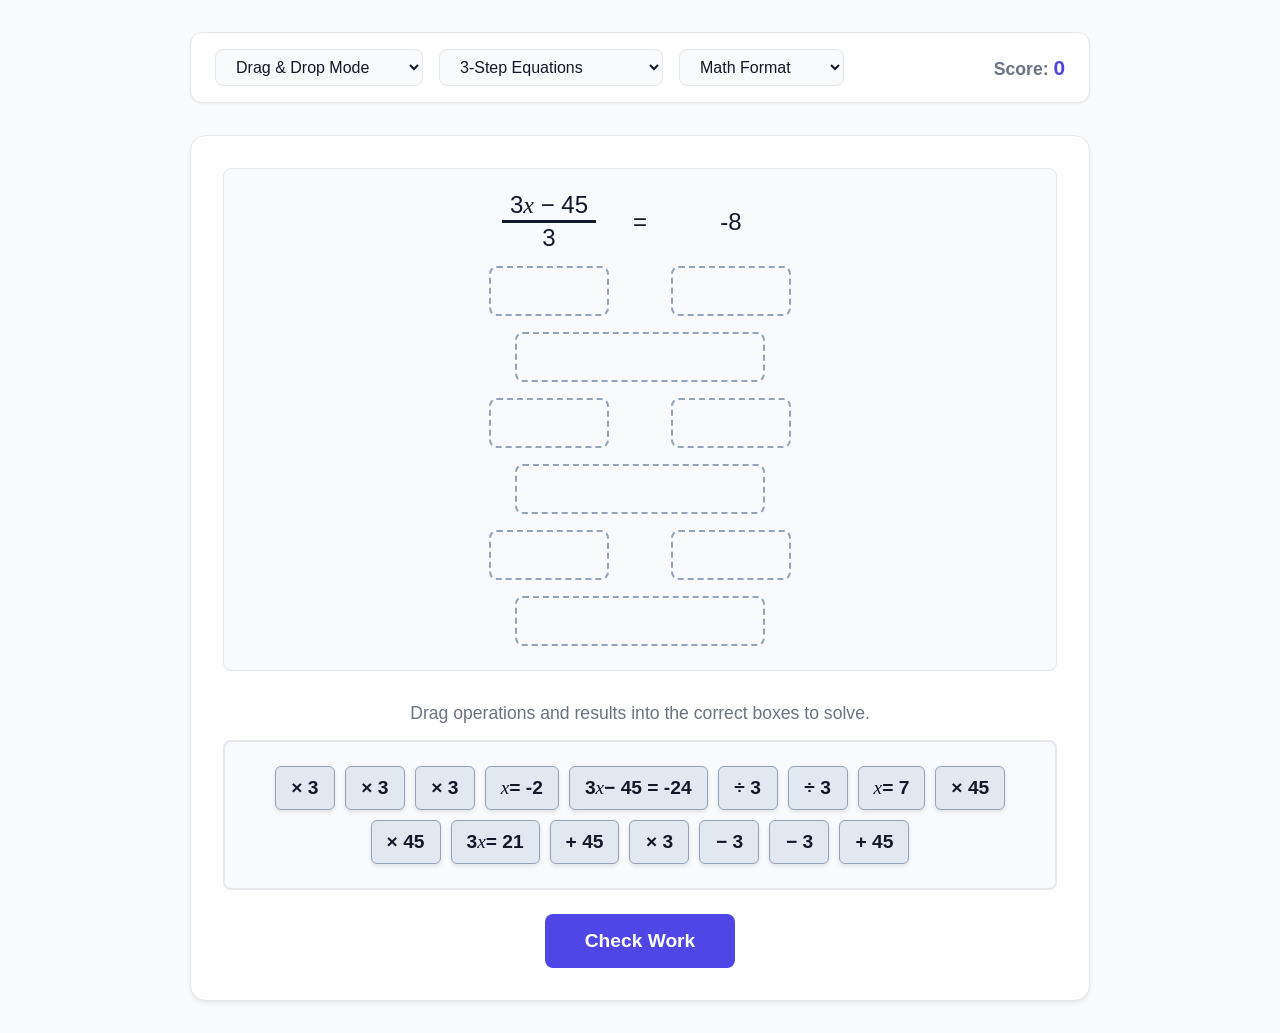
==== equations/index.html @ f66593c1 "Fixed the equations file" ====
<!DOCTYPE html>
<html lang="en">
<head>
    <meta charset="UTF-8">
    <meta name="viewport" content="width=device-width, initial-scale=1.0">
    <title>Equation Step Solver</title>
    <style>
        :root {
            --primary: #4F46E5;
            --primary-hover: #4338CA;
            --bg: #F9FAFB;
            --surface: #FFFFFF;
            --text-main: #111827;
            --text-muted: #6B7280;
            --border: #E5E7EB;
            --success-bg: #DCFCE7;
            --success-text: #166534;
            --success-border: #BBF7D0;
            --error-bg: #FEE2E2;
            --error-text: #991B1B;
            --error-border: #FECACA;
            --math-op: #0ea5e9;
            
            /* Drag and Drop specific vars */
            --card-bg: #e2e8f0;
            --zone-bg: #f8fafc;
        }

        * {
            box-sizing: border-box;
            margin: 0;
            padding: 0;
            font-family: -apple-system, BlinkMacSystemFont, "Segoe UI", Roboto, Helvetica, Arial, sans-serif;
        }

        body {
            background-color: var(--bg);
            color: var(--text-main);
            display: flex;
            flex-direction: column;
            align-items: center;
            min-height: 100vh;
            padding: 2rem 1rem;
        }

        header {
            width: 100%;
            max-width: 900px;
            display: flex;
            justify-content: space-between;
            align-items: center;
            flex-wrap: wrap;
            gap: 1rem;
            margin-bottom: 2rem;
            padding: 1rem 1.5rem;
            background: var(--surface);
            border-radius: 12px;
            box-shadow: 0 1px 3px rgba(0,0,0,0.05);
            border: 1px solid var(--border);
        }

        .controls {
            display: flex;
            gap: 1rem;
            flex-wrap: wrap;
        }

        .controls select {
            padding: 0.5rem 1rem;
            border-radius: 8px;
            border: 1px solid var(--border);
            font-size: 1rem;
            background-color: var(--bg);
            cursor: pointer;
            outline: none;
            color: var(--text-main);
        }

        .controls select:focus {
            border-color: var(--primary);
        }

        .score-board {
            font-weight: 600;
            color: var(--text-muted);
            font-size: 1.1rem;
        }

        .score-board span {
            color: var(--primary);
            font-size: 1.3rem;
        }

        main {
            width: 100%;
            max-width: 900px;
            background: var(--surface);
            border-radius: 16px;
            padding: 2rem;
            box-shadow: 0 4px 6px -1px rgba(0, 0, 0, 0.05), 0 2px 4px -1px rgba(0, 0, 0, 0.03);
            border: 1px solid var(--border);
            text-align: center;
            display: flex;
            flex-direction: column;
            align-items: center;
        }

        /* Multiple Choice Styles */
        .history-container {
            width: 100%;
            display: flex;
            flex-direction: column;
            align-items: center;
            margin-bottom: 2rem;
        }

        .eq-row {
            font-size: 2.5rem;
            font-weight: 450;
            letter-spacing: 0.05em;
            color: var(--text-main);
            min-height: 60px;
            display: flex;
            align-items: center;
            justify-content: center;
            gap: 10px;
            margin: 0.5rem 0;
        }

        .eq-row i {
            font-family: "Times New Roman", Times, serif;
            font-style: italic;
            font-weight: normal;
            padding: 0 2px;
        }

        .op-row {
            display: flex;
            justify-content: center;
            gap: 4rem;
            color: var(--math-op);
            font-size: 1.6rem;
            font-weight: 600;
            margin: 0.2rem 0;
            font-family: "Courier New", Courier, monospace;
        }

        .frac {
            display: inline-flex;
            flex-direction: column;
            align-items: center;
            vertical-align: middle;
            margin: 0 0.2rem;
        }

        .frac .num {
            border-bottom: 3px solid var(--text-main);
            padding: 0 0.5rem 0.2rem 0.5rem;
            line-height: 1;
        }

        .frac .den {
            padding: 0.2rem 0.5rem 0 0.5rem;
            line-height: 1;
        }

        .prompt-text {
            font-size: 1.1rem;
            color: var(--text-muted);
            margin-bottom: 1rem;
            font-weight: 500;
        }

        .options-grid {
            display: grid;
            grid-template-columns: 1fr;
            gap: 1rem;
            margin-bottom: 2rem;
            width: 100%;
        }

        @media (min-width: 600px) {
            .options-grid {
                grid-template-columns: 1fr 1fr;
            }
        }

        .option-btn {
            background: var(--surface);
            border: 2px solid var(--border);
            padding: 1.25rem 1rem;
            border-radius: 12px;
            font-size: 1.2rem;
            cursor: pointer;
            transition: all 0.2s ease;
            color: var(--text-main);
            font-weight: 600;
        }

        .option-btn:hover:not(:disabled) {
            border-color: var(--primary);
            background-color: #EEF2FF;
            transform: translateY(-2px);
        }

        .option-btn:disabled {
            cursor: not-allowed;
        }

        .option-btn.wrong {
            background-color: var(--error-bg);
            border-color: var(--error-border);
            color: var(--error-text);
            opacity: 0.6;
            transform: none;
        }

        .option-btn.correct {
            background-color: var(--success-bg) !important;
            border-color: var(--success-border) !important;
            color: var(--success-text) !important;
        }

        /* Drag and Drop Styles */
        #dd-mode-container {
            width: 100%;
            display: flex;
            flex-direction: column;
            align-items: center;
        }

        .dd-workspace {
            display: flex;
            flex-direction: column;
            align-items: center;
            gap: 1rem;
            margin-bottom: 2rem;
            padding: 1.5rem;
            background-color: var(--bg);
            border-radius: 8px;
            border: 1px solid var(--border);
            width: 100%;
        }

        .dd-row {
            display: flex;
            align-items: center;
            justify-content: center;
            width: 100%;
            gap: 1rem;
            font-size: 1.5rem;
            font-weight: 500;
        }

        .dd-row i {
            font-family: "Times New Roman", Times, serif;
            font-style: italic;
            font-weight: normal;
        }

        .dd-side {
            min-width: 120px;
            text-align: center;
            display: flex;
            justify-content: center;
        }

        .dd-equals {
            width: 30px;
            text-align: center;
        }

        .dd-full-width {
            width: 100%;
            display: flex;
            justify-content: center;
        }

        .drop-zone {
            min-width: 120px;
            min-height: 50px;
            padding: 5px;
            border: 2px dashed #94a3b8;
            border-radius: 8px;
            background-color: var(--zone-bg);
            display: flex;
            align-items: center;
            justify-content: center;
            transition: background-color 0.2s, border-color 0.2s;
        }

        .drop-zone.state-zone {
            min-width: 250px; 
        }

        .drop-zone.drag-over {
            background-color: #e0f2fe;
            border-color: #0ea5e9;
        }

        .card-bank {
            display: flex;
            flex-wrap: wrap;
            gap: 10px;
            min-height: 80px;
            padding: 1.5rem;
            border: 2px solid var(--border);
            border-radius: 8px;
            background-color: #f8fafc;
            justify-content: center;
            align-items: center;
            margin-bottom: 1.5rem;
            width: 100%;
        }

        .card {
            padding: 10px 15px;
            background-color: var(--card-bg);
            border: 1px solid #94a3b8;
            border-radius: 6px;
            cursor: grab;
            user-select: none;
            font-weight: 600;
            font-size: 1.2rem;
            transition: transform 0.1s, background-color 0.2s;
            display: flex;
            align-items: center;
            justify-content: center;
            min-width: 60px;
            box-shadow: 0 2px 4px rgba(0,0,0,0.1);
        }

        .card i {
            font-family: "Times New Roman", Times, serif;
            font-style: italic;
            font-weight: normal;
        }
        
        .card * {
            pointer-events: none;
        }

        .card:active {
            cursor: grabbing;
            transform: scale(0.95);
        }

        .card.correct {
            background-color: var(--success-bg);
            color: var(--success-text);
            border-color: var(--success-text);
        }

        .card.incorrect {
            background-color: var(--error-bg);
            color: var(--error-text);
            border-color: var(--error-text);
        }

        .btn-check-dd {
            background-color: var(--primary);
            color: white;
            border: none;
            padding: 1rem 2.5rem;
            font-size: 1.2rem;
            font-weight: 600;
            border-radius: 8px;
            cursor: pointer;
            transition: background 0.2s;
            margin: 0 auto;
        }

        .btn-check-dd:hover {
            background-color: var(--primary-hover);
        }

        .celebration {
            color: var(--success-text);
            font-size: 1.5rem;
            font-weight: bold;
            margin-bottom: 1.5rem;
            display: none;
        }

        /* Hide elements dynamically */
        .hidden {
            display: none !important;
        }
    </style>
</head>
<body>

    <header>
        <div class="controls">
            <select id="interaction-mode">
                <option value="mc">Multiple Choice Mode</option>
                <option value="dd" selected>Drag & Drop Mode</option>
            </select>
            <select id="difficulty">
                <option value="1">1-Step Equations</option>
                <option value="2">2-Step Equations</option>
                <option value="3" selected>3-Step Equations</option>
                <option value="4">Variables on Both Sides</option>
            </select>
            <select id="answer-mode">
                <option value="math" selected>Math Format</option>
                <option value="worded">Worded Format</option>
            </select>
        </div>
        <div class="score-board">
            Score: <span id="score">0</span>
        </div>
    </header>

    <main>
        <div id="celebration" class="celebration">Solved! Great job. Loading next...</div>

        <div id="mc-mode-container" class="hidden">
            <div id="history-container" class="history-container"></div>
            <div id="prompt-container">
                <div class="prompt-text">What should happen to both sides?</div>
                <div id="options-grid" class="options-grid"></div>
            </div>
        </div>

        <div id="dd-mode-container">
            <div class="dd-workspace" id="dd-workspace">
                </div>
            
            <div class="prompt-text">Drag operations and results into the correct boxes to solve.</div>
            
            <div class="card-bank" id="card-bank">
                </div>
            
            <button id="dd-check-btn" class="btn-check-dd">Check Work</button>
        </div>
    </main>

    <script>
        // DOM Elements
        const mcModeContainer = document.getElementById('mc-mode-container');
        const ddModeContainer = document.getElementById('dd-mode-container');
        const historyContainer = document.getElementById('history-container');
        const optionsGrid = document.getElementById('options-grid');
        const promptContainer = document.getElementById('prompt-container');
        const ddWorkspace = document.getElementById('dd-workspace');
        const cardBank = document.getElementById('card-bank');
        const ddCheckBtn = document.getElementById('dd-check-btn');
        
        const interactionModeSelect = document.getElementById('interaction-mode');
        const difficultySelect = document.getElementById('difficulty');
        const answerModeSelect = document.getElementById('answer-mode');
        const scoreDisplay = document.getElementById('score');
        const celebrationText = document.getElementById('celebration');

        // State Variables
        let currentQuestionSteps = [];
        let currentStepIndex = 0;
        let firstAttemptFailed = false; 
        let score = parseInt(localStorage.getItem('equationsScore')) || 0;
        scoreDisplay.textContent = score;
        
        let draggedCard = null;

        // Utility Math Functions
        const randInt = (min, max, exclude = []) => {
            let num;
            do { num = Math.floor(Math.random() * (max - min + 1)) + min; } while (exclude.includes(num));
            return num;
        };

        const fFrac = (num, den) => `<span class="frac"><span class="num">${num}</span><span class="den">${den}</span></span>`;

        const getMathFormat = (wordedAction) => {
            let match = wordedAction.match(/^Add (.*) to both sides$/);
            if (match) return `+ ${match[1]}`;
            match = wordedAction.match(/^Subtract (.*) from both sides$/);
            if (match) return `− ${match[1]}`;
            match = wordedAction.match(/^Multiply both sides by (.*)$/);
            if (match) return `× ${match[1]}`;
            match = wordedAction.match(/^Divide both sides by (.*)$/);
            if (match) return `÷ ${match[1]}`;
            return wordedAction;
        };

        const generateDistractors = (correctAction, val, isXTerm = false) => {
            const ops = ['Add', 'Subtract', 'Multiply', 'Divide'];
            let currentOp = ops.find(op => correctAction.startsWith(op));
            let distractors = [];
            
            const buildText = (op, v) => {
                if (op === 'Add') return `Add ${v} to both sides`;
                if (op === 'Subtract') return `Subtract ${v} from both sides`;
                if (op === 'Multiply') return `Multiply both sides by ${v}`;
                if (op === 'Divide') return `Divide both sides by ${v}`;
            };

            ops.forEach(op => {
                if (op !== currentOp) distractors.push(buildText(op, isXTerm ? `${val}x` : val));
            });

            if (isXTerm) {
                distractors.push(buildText(currentOp, val));
            } else {
                distractors.push(buildText(currentOp, `${val}x`));
            }

            return distractors.sort(() => 0.5 - Math.random()).slice(0, 3);
        };

        // FIXED BUG: Now explicitly splits by " = " (with spaces) so it doesn't accidentally
        // split HTML attributes like class="frac"
        const splitEquation = (eqHTML) => {
            let parts = eqHTML.split(' = ');
            if (parts.length < 2) return [eqHTML, ''];
            return [parts[0].trim(), parts[1].trim()];
        };

        // Equation Generator
        const generateQuestion = (stepsSetting) => {
            let steps = [];
            if (stepsSetting === 1) {
                let type = randInt(1, 3);
                if (type === 1) {
                    let b = randInt(-15, 15, [0]);
                    let ans = randInt(-9, 9);
                    let c = ans + b;
                    let eq = `<i>x</i> ${b > 0 ? '+' : '−'} ${Math.abs(b)} = ${c}`;
                    let action = b > 0 ? `Subtract ${b} from both sides` : `Add ${Math.abs(b)} to both sides`;
                    steps.push({ equation: eq, correct: action, options: [action, ...generateDistractors(action, Math.abs(b))].sort(() => 0.5 - Math.random()), nextEq: `<i>x</i> = ${ans}`});
                } else if (type === 2) {
                    let a = randInt(2, 8);
                    let c = randInt(-9, 9, [0]);
                    let eq = `${fFrac('<i>x</i>', a)} = ${c}`;
                    let action = `Multiply both sides by ${a}`;
                    steps.push({ equation: eq, correct: action, options: [action, ...generateDistractors(action, a)].sort(() => 0.5 - Math.random()), nextEq: `<i>x</i> = ${a * c}`});
                } else {
                    let a = randInt(2, 8);
                    let ans = randInt(-9, 9);
                    let c = a * ans;
                    let eq = `${a}<i>x</i> = ${c}`;
                    let action = `Divide both sides by ${a}`;
                    steps.push({ equation: eq, correct: action, options: [action, ...generateDistractors(action, a)].sort(() => 0.5 - Math.random()), nextEq: `<i>x</i> = ${ans}`});
                }
            } else if (stepsSetting === 2) {
                if (Math.random() > 0.5) {
                    let a = randInt(2, 7);
                    let ans = randInt(-9, 9);
                    let c = randInt(-6, 6, [0]);
                    let b = a * c - ans;
                    if (b === 0) b = 2; 
                    let eq1 = `${fFrac(`<i>x</i> ${b > 0 ? '+' : '−'} ${Math.abs(b)}`, a)} = ${c}`;
                    let action1 = `Multiply both sides by ${a}`;
                    let eq2 = `<i>x</i> ${b > 0 ? '+' : '−'} ${Math.abs(b)} = ${a * c}`;
                    let action2 = b > 0 ? `Subtract ${Math.abs(b)} from both sides` : `Add ${Math.abs(b)} to both sides`;
                    steps.push({ equation: eq1, correct: action1, options: [action1, ...generateDistractors(action1, a)].sort(() => 0.5 - Math.random()), nextEq: eq2 });
                    steps.push({ equation: eq2, correct: action2, options: [action2, ...generateDistractors(action2, Math.abs(b))].sort(() => 0.5 - Math.random()), nextEq: `<i>x</i> = ${a * c - b}` });
                } else {
                    let a = randInt(2, 8);
                    let ans = randInt(-9, 9);
                    let b = randInt(-15, 15, [0]);
                    let c = (a * ans) + b;
                    let eq1 = `${a}<i>x</i> ${b > 0 ? '+' : '−'} ${Math.abs(b)} = ${c}`;
                    let action1 = b > 0 ? `Subtract ${b} from both sides` : `Add ${Math.abs(b)} to both sides`;
                    let eq2 = `${a}<i>x</i> = ${c - b}`;
                    let action2 = `Divide both sides by ${a}`;
                    steps.push({ equation: eq1, correct: action1, options: [action1, ...generateDistractors(action1, Math.abs(b))].sort(() => 0.5 - Math.random()), nextEq: eq2 });
                    steps.push({ equation: eq2, correct: action2, options: [action2, ...generateDistractors(action2, a)].sort(() => 0.5 - Math.random()), nextEq: `<i>x</i> = ${ans}` });
                }
            } else if (stepsSetting === 3) {
                let a = randInt(2, 7);
                let c = randInt(2, 7);
                let ans = randInt(-8, 8);
                let d = randInt(-8, 8, [0]);
                let b = c * d - a * ans;
                while (b === 0) { d = randInt(-8, 8, [0]); b = c * d - a * ans; }
                let eq1 = `${fFrac(`${a}<i>x</i> ${b > 0 ? '+' : '−'} ${Math.abs(b)}`, c)} = ${d}`;
                let action1 = `Multiply both sides by ${c}`;
                let eq2 = `${a}<i>x</i> ${b > 0 ? '+' : '−'} ${Math.abs(b)} = ${c * d}`;
                let action2 = b > 0 ? `Subtract ${Math.abs(b)} from both sides` : `Add ${Math.abs(b)} to both sides`;
                let eq3 = `${a}<i>x</i> = ${c * d - b}`;
                let action3 = `Divide both sides by ${a}`;
                steps.push({ equation: eq1, correct: action1, options: [action1, ...generateDistractors(action1, c)].sort(() => 0.5 - Math.random()), nextEq: eq2 });
                steps.push({ equation: eq2, correct: action2, options: [action2, ...generateDistractors(action2, Math.abs(b))].sort(() => 0.5 - Math.random()), nextEq: eq3 });
                steps.push({ equation: eq3, correct: action3, options: [action3, ...generateDistractors(action3, a)].sort(() => 0.5 - Math.random()), nextEq: `<i>x</i> = ${ans}` });
            } else {
                let c = randInt(-3, 5, [0, 1]);
                let a = c + randInt(2, 5); 
                let ans = randInt(-7, 7);
                let b = randInt(-10, 10, [0]);
                let d = ((a - c) * ans) + b;
                let formatTerm = (coef, isFirst) => {
                    if (coef === 1) return isFirst ? '<i>x</i>' : '+ <i>x</i>';
                    if (coef === -1) return isFirst ? '-<i>x</i>' : '− <i>x</i>';
                    if (coef > 0) return isFirst ? `${coef}<i>x</i>` : `+ ${coef}<i>x</i>`;
                    return isFirst ? `${coef}<i>x</i>` : `− ${Math.abs(coef)}<i>x</i>`;
                };
                let eq1 = `${formatTerm(a, true)} ${b > 0 ? '+' : '−'} ${Math.abs(b)} = ${formatTerm(c, true)} ${d > 0 ? '+' : '−'} ${Math.abs(d)}`;
                let action1 = c > 0 ? `Subtract ${c}x from both sides` : `Add ${Math.abs(c)}x to both sides`;
                let eq2 = `${formatTerm(a - c, true)} ${b > 0 ? '+' : '−'} ${Math.abs(b)} = ${d}`;
                let action2 = b > 0 ? `Subtract ${Math.abs(b)} from both sides` : `Add ${Math.abs(b)} to both sides`;
                let eq3 = `${formatTerm(a - c, true)} = ${d - b}`;
                let action3 = `Divide both sides by ${a - c}`;
                steps.push({ equation: eq1, correct: action1, options: [action1, ...generateDistractors(action1, Math.abs(c), true)].sort(() => 0.5 - Math.random()), nextEq: eq2 });
                steps.push({ equation: eq2, correct: action2, options: [action2, ...generateDistractors(action2, Math.abs(b))].sort(() => 0.5 - Math.random()), nextEq: eq3 });
                steps.push({ equation: eq3, correct: action3, options: [action3, ...generateDistractors(action3, a - c)].sort(() => 0.5 - Math.random()), nextEq: `<i>x</i> = ${ans}` });
            }
            return steps;
        };

        // --- Core Application Logic ---

        const handleSuccess = () => {
            if (!firstAttemptFailed) {
                score++;
                scoreDisplay.textContent = score;
                localStorage.setItem('equationsScore', score);
            }
            
            celebrationText.style.display = 'block';
            
            if (interactionModeSelect.value === 'mc') {
                promptContainer.style.display = 'none';
            } else {
                ddCheckBtn.style.display = 'none';
            }
            
            // Loop forever!
            setTimeout(startNewQuestion, 2000);
        };

        const startNewQuestion = () => {
            const difficulty = parseInt(difficultySelect.value);
            currentQuestionSteps = generateQuestion(difficulty);
            currentStepIndex = 0;
            firstAttemptFailed = false;
            
            celebrationText.style.display = 'none';

            if (interactionModeSelect.value === 'mc') {
                mcModeContainer.classList.remove('hidden');
                ddModeContainer.classList.add('hidden');
                initMultipleChoice();
            } else {
                mcModeContainer.classList.add('hidden');
                ddModeContainer.classList.remove('hidden');
                initDragDrop();
            }
        };

        // --- Multiple Choice Mode Logic ---
        
        const initMultipleChoice = () => {
            historyContainer.innerHTML = '';
            promptContainer.style.display = 'block';
            
            const div = document.createElement('div');
            div.className = 'eq-row';
            div.innerHTML = currentQuestionSteps[0].equation;
            historyContainer.appendChild(div);
            
            renderMCOptions();
        };

        const renderMCOptions = () => {
            optionsGrid.innerHTML = '';
            if (currentStepIndex >= currentQuestionSteps.length) return;

            const stepData = currentQuestionSteps[currentStepIndex];
            const mode = answerModeSelect.value;
            
            stepData.options.forEach(opt => {
                const btn = document.createElement('button');
                btn.className = 'option-btn';
                btn.innerHTML = mode === 'math' ? getMathFormat(opt) : opt;
                
                btn.onclick = () => {
                    if (opt === stepData.correct) {
                        btn.classList.add('correct');
                        Array.from(optionsGrid.children).forEach(b => b.disabled = true);

                        setTimeout(() => {
                            const mathAction = getMathFormat(stepData.correct);
                            
                            // Render operation row
                            const opRow = document.createElement('div');
                            opRow.className = 'op-row';
                            opRow.innerHTML = `<span>${mathAction}</span><span>${mathAction}</span>`;
                            historyContainer.appendChild(opRow);
                            
                            // Render next state
                            const eqRow = document.createElement('div');
                            eqRow.className = 'eq-row';
                            eqRow.innerHTML = stepData.nextEq;
                            historyContainer.appendChild(eqRow);

                            currentStepIndex++;
                            
                            if (currentStepIndex < currentQuestionSteps.length) {
                                renderMCOptions();
                            } else {
                                handleSuccess();
                            }
                        }, 600); 
                    } else {
                        btn.classList.add('wrong');
                        btn.disabled = true; 
                        firstAttemptFailed = true; // Score penalty for this turn
                    }
                };
                optionsGrid.appendChild(btn);
            });
        };

        // --- Drag and Drop Logic ---

        const initDragDrop = () => {
            ddWorkspace.innerHTML = '';
            cardBank.innerHTML = '';
            ddCheckBtn.style.display = 'block';
            
            let cardsData = [];
            const mode = answerModeSelect.value;

            // Render Initial Equation
            let initialParts = splitEquation(currentQuestionSteps[0].equation);
            ddWorkspace.innerHTML += `
                <div class="dd-row">
                    <div class="dd-side">${initialParts[0]}</div>
                    <div class="dd-equals">=</div>
                    <div class="dd-side">${initialParts[1]}</div>
                </div>
            `;

            currentQuestionSteps.forEach((step) => {
                let opText = mode === 'math' ? getMathFormat(step.correct) : step.correct;
                let encodedOp = encodeURIComponent(opText);
                let encodedNextEq = encodeURIComponent(step.nextEq);
                
                // Add Operation Drop Zones
                ddWorkspace.innerHTML += `
                    <div class="dd-row" style="color: var(--math-op);">
                        <div class="dd-side"><div class="drop-zone" data-expected="${encodedOp}"></div></div>
                        <div class="dd-equals"></div>
                        <div class="dd-side"><div class="drop-zone" data-expected="${encodedOp}"></div></div>
                    </div>
                `;
                
                // Add Next Equation Drop Zone
                ddWorkspace.innerHTML += `
                    <div class="dd-row">
                        <div class="dd-full-width">
                            <div class="drop-zone state-zone" data-expected="${encodedNextEq}"></div>
                        </div>
                    </div>
                `;

                // Collect correct cards
                cardsData.push(opText, opText); 
                cardsData.push(step.nextEq);

                // Collect Distractors
                let distractor = step.options.find(o => o !== step.correct) || step.options[0];
                let distractorText = mode === 'math' ? getMathFormat(distractor) : distractor;
                cardsData.push(distractorText, distractorText);
            });

            // Add a random final equation distractor
            cardsData.push("<i>x</i> = " + randInt(-10, 10));

            // Shuffle and render cards
            cardsData.sort(() => 0.5 - Math.random()).forEach(valHTML => {
                const card = document.createElement('div');
                card.className = 'card';
                card.draggable = true;
                card.setAttribute('data-val', encodeURIComponent(valHTML));
                card.innerHTML = valHTML;
                cardBank.appendChild(card);
            });

            attachDragDropEvents();
        };

        const attachDragDropEvents = () => {
            const cards = document.querySelectorAll('.card');
            const dropZones = document.querySelectorAll('.drop-zone');

            cards.forEach(card => {
                card.addEventListener('dragstart', () => {
                    draggedCard = card;
                    card.classList.remove('correct', 'incorrect');
                    setTimeout(() => card.style.opacity = '0.5', 0);
                });
                card.addEventListener('dragend', () => {
                    setTimeout(() => {
                        if(draggedCard) draggedCard.style.opacity = '1';
                        draggedCard = null;
                    }, 0);
                });
            });

            dropZones.forEach(zone => {
                zone.addEventListener('dragover', (e) => {
                    e.preventDefault();
                    zone.classList.add('drag-over');
                });
                zone.addEventListener('dragleave', () => {
                    zone.classList.remove('drag-over');
                });
                zone.addEventListener('drop', (e) => {
                    e.preventDefault();
                    zone.classList.remove('drag-over');
                    if (zone.children.length === 0 && draggedCard) {
                        zone.appendChild(draggedCard);
                    }
                });
            });

            cardBank.addEventListener('dragover', (e) => e.preventDefault());
            cardBank.addEventListener('drop', (e) => {
                e.preventDefault();
                if (draggedCard) cardBank.appendChild(draggedCard);
            });
        };

        ddCheckBtn.addEventListener('click', () => {
            const dropZones = document.querySelectorAll('.drop-zone');
            let allCorrect = true;

            dropZones.forEach(zone => {
                if (zone.children.length > 0) {
                    const card = zone.children[0];
                    if (zone.getAttribute('data-expected') === card.getAttribute('data-val')) {
                        card.classList.add('correct');
                        card.classList.remove('incorrect');
                    } else {
                        card.classList.add('incorrect');
                        card.classList.remove('correct');
                        allCorrect = false;
                        firstAttemptFailed = true; // Score penalty
                    }
                } else {
                    allCorrect = false; // Missing cards
                }
            });

            if (allCorrect) {
                handleSuccess();
            }
        });

        // Events
        interactionModeSelect.addEventListener('change', startNewQuestion);
        difficultySelect.addEventListener('change', startNewQuestion);
        answerModeSelect.addEventListener('change', startNewQuestion);

        // Init
        startNewQuestion();
    </script>
</body>
</html>
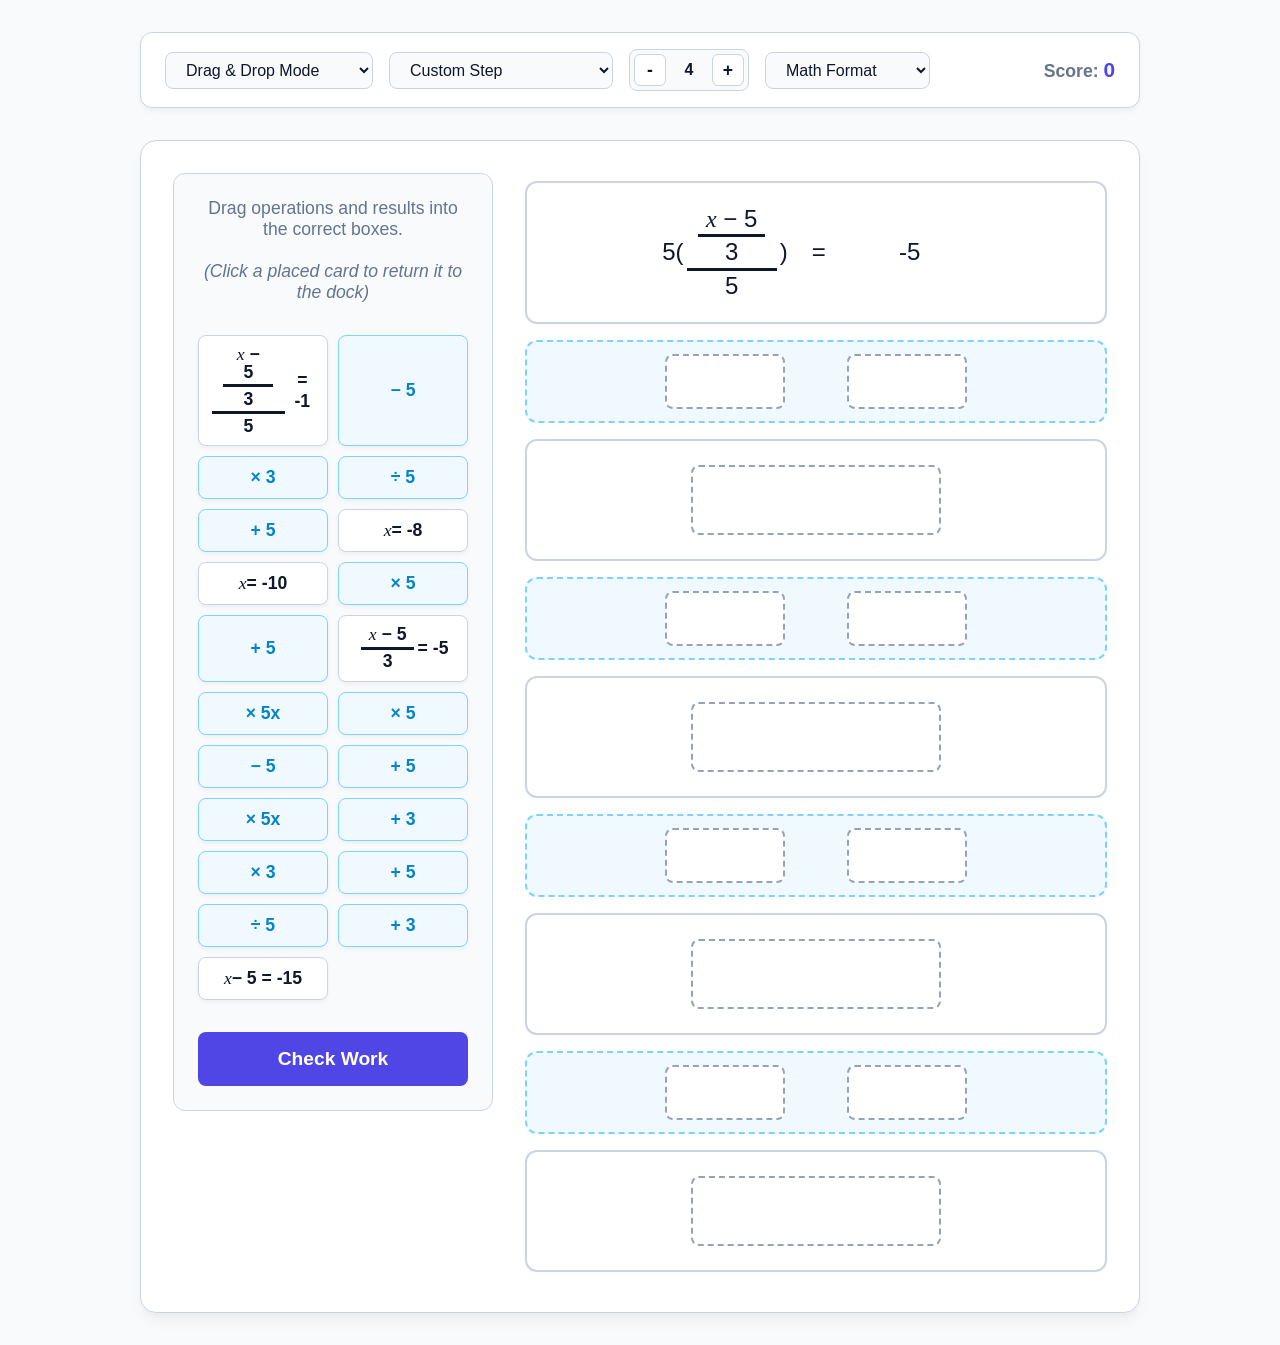
==== commit 5e1addd3: "Updated Equations" ====
--- a/equations/index.html
+++ b/equations/index.html
@@ -8,22 +8,24 @@
         :root {
             --primary: #4F46E5;
             --primary-hover: #4338CA;
-            --bg: #F9FAFB;
+            --bg: #F8FAFC;
             --surface: #FFFFFF;
-            --text-main: #111827;
-            --text-muted: #6B7280;
-            --border: #E5E7EB;
+            --text-main: #0F172A;
+            --text-muted: #64748B;
+            --border: #CBD5E1;
             --success-bg: #DCFCE7;
             --success-text: #166534;
             --success-border: #BBF7D0;
             --error-bg: #FEE2E2;
             --error-text: #991B1B;
             --error-border: #FECACA;
-            --math-op: #0ea5e9;
-            
-            /* Drag and Drop specific vars */
-            --card-bg: #e2e8f0;
-            --zone-bg: #f8fafc;
+            --math-op: #0284C7;
+            
+            /* Step specific vars */
+            --eq-bg: #FFFFFF;
+            --eq-border: #CBD5E1;
+            --op-bg: #F0F9FF;
+            --op-border: #7DD3FC;
         }
 
         * {
@@ -45,7 +47,7 @@
 
         header {
             width: 100%;
-            max-width: 900px;
+            max-width: 1000px;
             display: flex;
             justify-content: space-between;
             align-items: center;
@@ -55,7 +57,7 @@
             padding: 1rem 1.5rem;
             background: var(--surface);
             border-radius: 12px;
-            box-shadow: 0 1px 3px rgba(0,0,0,0.05);
+            box-shadow: 0 4px 6px -1px rgba(0,0,0,0.05);
             border: 1px solid var(--border);
         }
 
@@ -63,6 +65,7 @@
             display: flex;
             gap: 1rem;
             flex-wrap: wrap;
+            align-items: center;
         }
 
         .controls select {
@@ -74,10 +77,44 @@
             cursor: pointer;
             outline: none;
             color: var(--text-main);
+            font-weight: 500;
         }
 
         .controls select:focus {
             border-color: var(--primary);
+        }
+
+        .custom-controls {
+            display: flex;
+            align-items: center;
+            gap: 0.5rem;
+            background: var(--bg);
+            border: 1px solid var(--border);
+            border-radius: 8px;
+            padding: 0.25rem;
+        }
+
+        .custom-controls button {
+            background: var(--surface);
+            border: 1px solid var(--border);
+            color: var(--text-main);
+            width: 32px;
+            height: 32px;
+            border-radius: 6px;
+            cursor: pointer;
+            font-weight: bold;
+            font-size: 1.1rem;
+            transition: background 0.2s;
+        }
+
+        .custom-controls button:hover {
+            background: #E2E8F0;
+        }
+
+        .custom-controls span {
+            min-width: 30px;
+            text-align: center;
+            font-weight: 600;
         }
 
         .score-board {
@@ -93,16 +130,42 @@
 
         main {
             width: 100%;
-            max-width: 900px;
+            max-width: 1000px;
             background: var(--surface);
             border-radius: 16px;
             padding: 2rem;
-            box-shadow: 0 4px 6px -1px rgba(0, 0, 0, 0.05), 0 2px 4px -1px rgba(0, 0, 0, 0.03);
+            box-shadow: 0 10px 15px -3px rgba(0, 0, 0, 0.05), 0 4px 6px -2px rgba(0, 0, 0, 0.025);
             border: 1px solid var(--border);
-            text-align: center;
             display: flex;
             flex-direction: column;
             align-items: center;
+        }
+
+        /* Distinct Backgrounds for Steps */
+        .eq-row-container {
+            background-color: var(--eq-bg);
+            border: 2px solid var(--eq-border);
+            border-radius: 12px;
+            padding: 1.5rem 2rem;
+            margin: 0.5rem 0;
+            box-shadow: 0 2px 4px rgba(0,0,0,0.02);
+            width: 100%;
+            display: flex;
+            justify-content: center;
+            color: var(--text-main);
+            overflow-x: auto;
+        }
+
+        .op-row-container {
+            background-color: var(--op-bg);
+            border: 2px dashed var(--op-border);
+            border-radius: 12px;
+            padding: 0.75rem 2rem;
+            margin: 0.5rem 0;
+            width: 100%;
+            display: flex;
+            justify-content: center;
+            color: var(--math-op);
         }
 
         /* Multiple Choice Styles */
@@ -115,16 +178,13 @@
         }
 
         .eq-row {
-            font-size: 2.5rem;
+            font-size: 2.2rem;
             font-weight: 450;
             letter-spacing: 0.05em;
-            color: var(--text-main);
-            min-height: 60px;
             display: flex;
             align-items: center;
             justify-content: center;
             gap: 10px;
-            margin: 0.5rem 0;
         }
 
         .eq-row i {
@@ -138,10 +198,8 @@
             display: flex;
             justify-content: center;
             gap: 4rem;
-            color: var(--math-op);
             font-size: 1.6rem;
             font-weight: 600;
-            margin: 0.2rem 0;
             font-family: "Courier New", Courier, monospace;
         }
 
@@ -154,7 +212,7 @@
         }
 
         .frac .num {
-            border-bottom: 3px solid var(--text-main);
+            border-bottom: 3px solid currentColor;
             padding: 0 0.5rem 0.2rem 0.5rem;
             line-height: 1;
         }
@@ -169,6 +227,7 @@
             color: var(--text-muted);
             margin-bottom: 1rem;
             font-weight: 500;
+            text-align: center;
         }
 
         .options-grid {
@@ -221,24 +280,51 @@
             color: var(--success-text) !important;
         }
 
-        /* Drag and Drop Styles */
+        /* Drag and Drop Layout Styles */
         #dd-mode-container {
             width: 100%;
             display: flex;
+            flex-direction: row;
+            align-items: flex-start;
+            gap: 2rem;
+        }
+
+        .dd-sidebar {
+            flex: 0 0 320px;
+            position: sticky;
+            top: 2rem;
+            display: flex;
             flex-direction: column;
-            align-items: center;
+            gap: 1rem;
+            background-color: var(--bg);
+            padding: 1.5rem;
+            border-radius: 12px;
+            border: 1px solid var(--border);
+        }
+
+        .dd-main-area {
+            flex: 1;
+            display: flex;
+            flex-direction: column;
+            align-items: center;
+            width: 100%;
+        }
+
+        @media (max-width: 768px) {
+            #dd-mode-container {
+                flex-direction: column;
+            }
+            .dd-sidebar {
+                position: static;
+                flex: auto;
+                width: 100%;
+            }
         }
 
         .dd-workspace {
             display: flex;
             flex-direction: column;
             align-items: center;
-            gap: 1rem;
-            margin-bottom: 2rem;
-            padding: 1.5rem;
-            background-color: var(--bg);
-            border-radius: 8px;
-            border: 1px solid var(--border);
             width: 100%;
         }
 
@@ -263,6 +349,7 @@
             text-align: center;
             display: flex;
             justify-content: center;
+            align-items: center;
         }
 
         .dd-equals {
@@ -278,56 +365,68 @@
 
         .drop-zone {
             min-width: 120px;
-            min-height: 50px;
+            min-height: 55px;
             padding: 5px;
             border: 2px dashed #94a3b8;
             border-radius: 8px;
-            background-color: var(--zone-bg);
+            background-color: var(--surface);
             display: flex;
             align-items: center;
             justify-content: center;
-            transition: background-color 0.2s, border-color 0.2s;
+            transition: all 0.2s;
         }
 
         .drop-zone.state-zone {
             min-width: 250px; 
+            min-height: 70px;
         }
 
         .drop-zone.drag-over {
-            background-color: #e0f2fe;
-            border-color: #0ea5e9;
+            background-color: #E0F2FE;
+            border-color: #0284C7;
+            transform: scale(1.02);
         }
 
         .card-bank {
-            display: flex;
-            flex-wrap: wrap;
+            display: grid;
+            grid-template-columns: 1fr 1fr;
             gap: 10px;
-            min-height: 80px;
-            padding: 1.5rem;
-            border: 2px solid var(--border);
+            align-content: start;
+            width: 100%;
+            min-height: 200px;
+        }
+
+        .card {
+            padding: 10px;
             border-radius: 8px;
-            background-color: #f8fafc;
-            justify-content: center;
-            align-items: center;
-            margin-bottom: 1.5rem;
-            width: 100%;
-        }
-
-        .card {
-            padding: 10px 15px;
-            background-color: var(--card-bg);
-            border: 1px solid #94a3b8;
-            border-radius: 6px;
             cursor: grab;
             user-select: none;
             font-weight: 600;
-            font-size: 1.2rem;
-            transition: transform 0.1s, background-color 0.2s;
+            font-size: 1.1rem;
+            transition: transform 0.1s, box-shadow 0.2s;
             display: flex;
             align-items: center;
             justify-content: center;
-            min-width: 60px;
-            box-shadow: 0 2px 4px rgba(0,0,0,0.1);
+            width: 100%;
+            box-shadow: 0 2px 4px rgba(0,0,0,0.05);
+            text-align: center;
+        }
+        
+        .card:hover {
+            box-shadow: 0 4px 8px rgba(0,0,0,0.1);
+        }
+
+        /* Differentiate Operation cards from State cards */
+        .card.op-card {
+            background-color: var(--op-bg);
+            border: 1px solid var(--op-border);
+            color: var(--math-op);
+        }
+
+        .card.state-card {
+            background-color: var(--eq-bg);
+            border: 1px solid var(--eq-border);
+            color: var(--text-main);
         }
 
         .card i {
@@ -346,15 +445,15 @@
         }
 
         .card.correct {
-            background-color: var(--success-bg);
-            color: var(--success-text);
-            border-color: var(--success-text);
+            background-color: var(--success-bg) !important;
+            color: var(--success-text) !important;
+            border-color: var(--success-border) !important;
         }
 
         .card.incorrect {
-            background-color: var(--error-bg);
-            color: var(--error-text);
-            border-color: var(--error-text);
+            background-color: var(--error-bg) !important;
+            color: var(--error-text) !important;
+            border-color: var(--error-border) !important;
         }
 
         .btn-check-dd {
@@ -367,7 +466,8 @@
             border-radius: 8px;
             cursor: pointer;
             transition: background 0.2s;
-            margin: 0 auto;
+            width: 100%;
+            margin-top: 1rem;
         }
 
         .btn-check-dd:hover {
@@ -380,9 +480,9 @@
             font-weight: bold;
             margin-bottom: 1.5rem;
             display: none;
-        }
-
-        /* Hide elements dynamically */
+            text-align: center;
+        }
+
         .hidden {
             display: none !important;
         }
@@ -397,11 +497,19 @@
                 <option value="dd" selected>Drag & Drop Mode</option>
             </select>
             <select id="difficulty">
-                <option value="1">1-Step Equations</option>
-                <option value="2">2-Step Equations</option>
-                <option value="3" selected>3-Step Equations</option>
+                <option value="1">One Step</option>
+                <option value="2">Two Step</option>
+                <option value="3">Three Step</option>
+                <option value="custom" selected>Custom Step</option>
                 <option value="4">Variables on Both Sides</option>
             </select>
+            
+            <div id="custom-step-controls" class="custom-controls">
+                <button id="btn-dec-step">-</button>
+                <span id="custom-step-display">4</span>
+                <button id="btn-inc-step">+</button>
+            </div>
+
             <select id="answer-mode">
                 <option value="math" selected>Math Format</option>
                 <option value="worded">Worded Format</option>
@@ -415,24 +523,24 @@
     <main>
         <div id="celebration" class="celebration">Solved! Great job. Loading next...</div>
 
-        <div id="mc-mode-container" class="hidden">
+        <div id="mc-mode-container" class="hidden" style="width: 100%;">
             <div id="history-container" class="history-container"></div>
-            <div id="prompt-container">
+            <div id="prompt-container" style="width: 100%;">
                 <div class="prompt-text">What should happen to both sides?</div>
                 <div id="options-grid" class="options-grid"></div>
             </div>
         </div>
 
         <div id="dd-mode-container">
-            <div class="dd-workspace" id="dd-workspace">
-                </div>
-            
-            <div class="prompt-text">Drag operations and results into the correct boxes to solve.</div>
-            
-            <div class="card-bank" id="card-bank">
-                </div>
-            
-            <button id="dd-check-btn" class="btn-check-dd">Check Work</button>
+            <div class="dd-sidebar">
+                <div class="prompt-text">Drag operations and results into the correct boxes. <br><br><em>(Click a placed card to return it to the dock)</em></div>
+                <div class="card-bank" id="card-bank"></div>
+                <button id="dd-check-btn" class="btn-check-dd">Check Work</button>
+            </div>
+            
+            <div class="dd-main-area">
+                <div class="dd-workspace" id="dd-workspace"></div>
+            </div>
         </div>
     </main>
 
@@ -452,15 +560,44 @@
         const answerModeSelect = document.getElementById('answer-mode');
         const scoreDisplay = document.getElementById('score');
         const celebrationText = document.getElementById('celebration');
+        
+        const customStepControls = document.getElementById('custom-step-controls');
+        const customStepDisplay = document.getElementById('custom-step-display');
 
         // State Variables
         let currentQuestionSteps = [];
         let currentStepIndex = 0;
         let firstAttemptFailed = false; 
         let score = parseInt(localStorage.getItem('equationsScore')) || 0;
+        let customStepsCount = 4;
+        let draggedCard = null;
+        
         scoreDisplay.textContent = score;
-        
-        let draggedCard = null;
+
+        // Custom Step Buttons
+        document.getElementById('btn-dec-step').addEventListener('click', () => {
+            if(customStepsCount > 1) {
+                customStepsCount--;
+                customStepDisplay.textContent = customStepsCount;
+                startNewQuestion();
+            }
+        });
+        document.getElementById('btn-inc-step').addEventListener('click', () => {
+            if(customStepsCount < 100) {
+                customStepsCount++;
+                customStepDisplay.textContent = customStepsCount;
+                startNewQuestion();
+            }
+        });
+
+        difficultySelect.addEventListener('change', () => {
+            if(difficultySelect.value === 'custom') {
+                customStepControls.classList.remove('hidden');
+            } else {
+                customStepControls.classList.add('hidden');
+            }
+            startNewQuestion();
+        });
 
         // Utility Math Functions
         const randInt = (min, max, exclude = []) => {
@@ -499,17 +636,12 @@
                 if (op !== currentOp) distractors.push(buildText(op, isXTerm ? `${val}x` : val));
             });
 
-            if (isXTerm) {
-                distractors.push(buildText(currentOp, val));
-            } else {
-                distractors.push(buildText(currentOp, `${val}x`));
-            }
+            if (isXTerm) distractors.push(buildText(currentOp, val));
+            else distractors.push(buildText(currentOp, `${val}x`));
 
             return distractors.sort(() => 0.5 - Math.random()).slice(0, 3);
         };
 
-        // FIXED BUG: Now explicitly splits by " = " (with spaces) so it doesn't accidentally
-        // split HTML attributes like class="frac"
         const splitEquation = (eqHTML) => {
             let parts = eqHTML.split(' = ');
             if (parts.length < 2) return [eqHTML, ''];
@@ -519,6 +651,114 @@
         // Equation Generator
         const generateQuestion = (stepsSetting) => {
             let steps = [];
+            
+            // --- Custom N-Step Generator (Inside-Out Builder) ---
+            if (stepsSetting === 'custom') {
+                // Generate sequence of operations to build the "mess" outwards from x
+                let buildOps = [];
+                for(let i = 0; i < customStepsCount; i++) {
+                    let type = randInt(0, 3);
+                    let v = randInt(2, 6);
+                    if (type === 0 || type === 1) v = randInt(1, 15);
+                    buildOps.push({ type, v });
+                }
+
+                // Find a starting 'ans' that evaluates entirely cleanly (integers)
+                let validAns = null;
+                let possibleAns = [];
+                for (let i = -15; i <= 15; i++) possibleAns.push(i);
+                possibleAns.sort(() => 0.5 - Math.random());
+
+                for (let ans of possibleAns) {
+                    let currentR = ans;
+                    let isValid = true;
+                    for (let op of buildOps) {
+                        if (op.type === 0) currentR += op.v; // +
+                        else if (op.type === 1) currentR -= op.v; // -
+                        else if (op.type === 2) currentR *= op.v; // *
+                        else if (op.type === 3) { // /
+                            if (currentR % op.v !== 0) { isValid = false; break; }
+                            currentR /= op.v;
+                        }
+                    }
+                    if (isValid) { validAns = ans; break; }
+                }
+
+                // Fallback if no nice integer path exists (rare, but mathematically possible)
+                if (validAns === null) {
+                    validAns = randInt(-10, 10);
+                    let currentR = validAns;
+                    for (let op of buildOps) {
+                        if (op.type === 3 && currentR % op.v !== 0) op.type = 2; // Flip divides to multiplies to guarantee ints
+                        
+                        if (op.type === 0) currentR += op.v;
+                        else if (op.type === 1) currentR -= op.v;
+                        else if (op.type === 2) currentR *= op.v;
+                        else if (op.type === 3) currentR /= op.v;
+                    }
+                }
+
+                // Builder helper to generate HTML math string
+                const getLStr = (limit) => {
+                    if (limit < 0) return "<i>x</i>";
+                    let str = "<i>x</i>";
+                    for (let i = 0; i <= limit; i++) {
+                        let op = buildOps[i];
+                        if (op.type === 0) str = `${str} + ${op.v}`;
+                        else if (op.type === 1) str = `${str} − ${op.v}`;
+                        else if (op.type === 2) {
+                            if (str.includes('+') || str.includes('−')) str = `${op.v}(${str})`;
+                            else str = `${op.v}${str}`;
+                        }
+                        else if (op.type === 3) str = fFrac(str, op.v);
+                    }
+                    return str;
+                };
+
+                // Builder helper to evaluate value side
+                const getRVal = (limit, ans) => {
+                    if (limit < 0) return ans;
+                    let currentR = ans;
+                    for (let i = 0; i <= limit; i++) {
+                        let op = buildOps[i];
+                        if (op.type === 0) currentR += op.v;
+                        else if (op.type === 1) currentR -= op.v;
+                        else if (op.type === 2) currentR *= op.v;
+                        else if (op.type === 3) currentR /= op.v;
+                    }
+                    return currentR;
+                };
+
+                // Formulate the actual solving steps backwards (peeling the layers)
+                for (let k = buildOps.length - 1; k >= 0; k--) {
+                    let eqL = getLStr(k);
+                    let eqR = getRVal(k, validAns);
+                    let nextL = getLStr(k - 1);
+                    let nextR = getRVal(k - 1, validAns);
+
+                    let eq = `${eqL} = ${eqR}`;
+                    let nextEq = `${nextL} = ${nextR}`;
+                    let op = buildOps[k];
+                    
+                    let forwardOp = "";
+                    if (op.type === 0) forwardOp = `Subtract ${op.v} from both sides`; // peeled an add
+                    else if (op.type === 1) forwardOp = `Add ${op.v} to both sides`; // peeled a sub
+                    else if (op.type === 2) forwardOp = `Divide both sides by ${op.v}`; // peeled a mult
+                    else if (op.type === 3) forwardOp = `Multiply both sides by ${op.v}`; // peeled a div
+
+                    steps.push({
+                        equation: eq,
+                        correct: forwardOp,
+                        options: [forwardOp, ...generateDistractors(forwardOp, op.v)].sort(() => 0.5 - Math.random()),
+                        nextEq: nextEq
+                    });
+                }
+                return steps;
+            }
+
+            // --- Pre-defined Hand-crafted Steps ---
+            stepsSetting = parseInt(stepsSetting);
+            
             if (stepsSetting === 1) {
                 let type = randInt(1, 3);
                 if (type === 1) {
@@ -583,7 +823,7 @@
                 steps.push({ equation: eq1, correct: action1, options: [action1, ...generateDistractors(action1, c)].sort(() => 0.5 - Math.random()), nextEq: eq2 });
                 steps.push({ equation: eq2, correct: action2, options: [action2, ...generateDistractors(action2, Math.abs(b))].sort(() => 0.5 - Math.random()), nextEq: eq3 });
                 steps.push({ equation: eq3, correct: action3, options: [action3, ...generateDistractors(action3, a)].sort(() => 0.5 - Math.random()), nextEq: `<i>x</i> = ${ans}` });
-            } else {
+            } else if (stepsSetting === 4) {
                 let c = randInt(-3, 5, [0, 1]);
                 let a = c + randInt(2, 5); 
                 let ans = randInt(-7, 7);
@@ -625,12 +865,11 @@
                 ddCheckBtn.style.display = 'none';
             }
             
-            // Loop forever!
             setTimeout(startNewQuestion, 2000);
         };
 
         const startNewQuestion = () => {
-            const difficulty = parseInt(difficultySelect.value);
+            const difficulty = difficultySelect.value;
             currentQuestionSteps = generateQuestion(difficulty);
             currentStepIndex = 0;
             firstAttemptFailed = false;
@@ -655,7 +894,7 @@
             promptContainer.style.display = 'block';
             
             const div = document.createElement('div');
-            div.className = 'eq-row';
+            div.className = 'eq-row-container eq-row';
             div.innerHTML = currentQuestionSteps[0].equation;
             historyContainer.appendChild(div);
             
@@ -682,15 +921,13 @@
                         setTimeout(() => {
                             const mathAction = getMathFormat(stepData.correct);
                             
-                            // Render operation row
                             const opRow = document.createElement('div');
-                            opRow.className = 'op-row';
+                            opRow.className = 'op-row-container op-row';
                             opRow.innerHTML = `<span>${mathAction}</span><span>${mathAction}</span>`;
                             historyContainer.appendChild(opRow);
                             
-                            // Render next state
                             const eqRow = document.createElement('div');
-                            eqRow.className = 'eq-row';
+                            eqRow.className = 'eq-row-container eq-row';
                             eqRow.innerHTML = stepData.nextEq;
                             historyContainer.appendChild(eqRow);
 
@@ -705,7 +942,7 @@
                     } else {
                         btn.classList.add('wrong');
                         btn.disabled = true; 
-                        firstAttemptFailed = true; // Score penalty for this turn
+                        firstAttemptFailed = true; 
                     }
                 };
                 optionsGrid.appendChild(btn);
@@ -725,10 +962,12 @@
             // Render Initial Equation
             let initialParts = splitEquation(currentQuestionSteps[0].equation);
             ddWorkspace.innerHTML += `
-                <div class="dd-row">
-                    <div class="dd-side">${initialParts[0]}</div>
-                    <div class="dd-equals">=</div>
-                    <div class="dd-side">${initialParts[1]}</div>
+                <div class="eq-row-container">
+                    <div class="dd-row">
+                        <div class="dd-side">${initialParts[0]}</div>
+                        <div class="dd-equals">=</div>
+                        <div class="dd-side">${initialParts[1]}</div>
+                    </div>
                 </div>
             `;
 
@@ -739,42 +978,47 @@
                 
                 // Add Operation Drop Zones
                 ddWorkspace.innerHTML += `
-                    <div class="dd-row" style="color: var(--math-op);">
-                        <div class="dd-side"><div class="drop-zone" data-expected="${encodedOp}"></div></div>
-                        <div class="dd-equals"></div>
-                        <div class="dd-side"><div class="drop-zone" data-expected="${encodedOp}"></div></div>
+                    <div class="op-row-container">
+                        <div class="dd-row">
+                            <div class="dd-side"><div class="drop-zone op-zone" data-expected="${encodedOp}"></div></div>
+                            <div class="dd-equals"></div>
+                            <div class="dd-side"><div class="drop-zone op-zone" data-expected="${encodedOp}"></div></div>
+                        </div>
                     </div>
                 `;
                 
                 // Add Next Equation Drop Zone
                 ddWorkspace.innerHTML += `
-                    <div class="dd-row">
-                        <div class="dd-full-width">
-                            <div class="drop-zone state-zone" data-expected="${encodedNextEq}"></div>
+                    <div class="eq-row-container">
+                        <div class="dd-row">
+                            <div class="dd-full-width">
+                                <div class="drop-zone state-zone" data-expected="${encodedNextEq}"></div>
+                            </div>
                         </div>
                     </div>
                 `;
 
                 // Collect correct cards
-                cardsData.push(opText, opText); 
-                cardsData.push(step.nextEq);
+                cardsData.push({ valHTML: opText, type: 'op' });
+                cardsData.push({ valHTML: opText, type: 'op' }); 
+                cardsData.push({ valHTML: step.nextEq, type: 'state' });
 
                 // Collect Distractors
                 let distractor = step.options.find(o => o !== step.correct) || step.options[0];
                 let distractorText = mode === 'math' ? getMathFormat(distractor) : distractor;
-                cardsData.push(distractorText, distractorText);
+                cardsData.push({ valHTML: distractorText, type: 'op' });
+                cardsData.push({ valHTML: distractorText, type: 'op' });
             });
 
-            // Add a random final equation distractor
-            cardsData.push("<i>x</i> = " + randInt(-10, 10));
+            cardsData.push({ valHTML: "<i>x</i> = " + randInt(-10, 10), type: 'state' }); // random distractor
 
             // Shuffle and render cards
-            cardsData.sort(() => 0.5 - Math.random()).forEach(valHTML => {
+            cardsData.sort(() => 0.5 - Math.random()).forEach(item => {
                 const card = document.createElement('div');
-                card.className = 'card';
+                card.className = `card ${item.type}-card`;
                 card.draggable = true;
-                card.setAttribute('data-val', encodeURIComponent(valHTML));
-                card.innerHTML = valHTML;
+                card.setAttribute('data-val', encodeURIComponent(item.valHTML));
+                card.innerHTML = item.valHTML;
                 cardBank.appendChild(card);
             });
 
@@ -786,17 +1030,35 @@
             const dropZones = document.querySelectorAll('.drop-zone');
 
             cards.forEach(card => {
+                // Return to bank on click if inside a zone
+                card.addEventListener('click', () => {
+                    if (card.parentElement.classList.contains('drop-zone')) {
+                        cardBank.appendChild(card);
+                        card.classList.remove('correct', 'incorrect');
+                    }
+                });
+
                 card.addEventListener('dragstart', () => {
                     draggedCard = card;
                     card.classList.remove('correct', 'incorrect');
                     setTimeout(() => card.style.opacity = '0.5', 0);
                 });
+                
                 card.addEventListener('dragend', () => {
                     setTimeout(() => {
                         if(draggedCard) draggedCard.style.opacity = '1';
                         draggedCard = null;
                     }, 0);
                 });
+            });
+
+            // If dragged outside a valid drop zone, return to dock
+            document.body.addEventListener('dragover', (e) => e.preventDefault());
+            document.body.addEventListener('drop', (e) => {
+                if (draggedCard && !e.target.closest('.drop-zone')) {
+                    cardBank.appendChild(draggedCard);
+                    draggedCard.classList.remove('correct', 'incorrect');
+                }
             });
 
             dropZones.forEach(zone => {
@@ -809,17 +1071,18 @@
                 });
                 zone.addEventListener('drop', (e) => {
                     e.preventDefault();
+                    e.stopPropagation(); // Prevent document.body drop
                     zone.classList.remove('drag-over');
                     if (zone.children.length === 0 && draggedCard) {
                         zone.appendChild(draggedCard);
+                    } else if (zone.children.length > 0 && draggedCard) {
+                        // Swap back to bank if zone occupied
+                        const oldCard = zone.children[0];
+                        cardBank.appendChild(oldCard);
+                        oldCard.classList.remove('correct', 'incorrect');
+                        zone.appendChild(draggedCard);
                     }
                 });
-            });
-
-            cardBank.addEventListener('dragover', (e) => e.preventDefault());
-            cardBank.addEventListener('drop', (e) => {
-                e.preventDefault();
-                if (draggedCard) cardBank.appendChild(draggedCard);
             });
         };
 
@@ -837,10 +1100,10 @@
                         card.classList.add('incorrect');
                         card.classList.remove('correct');
                         allCorrect = false;
-                        firstAttemptFailed = true; // Score penalty
+                        firstAttemptFailed = true; 
                     }
                 } else {
-                    allCorrect = false; // Missing cards
+                    allCorrect = false; 
                 }
             });
 
@@ -851,7 +1114,6 @@
 
         // Events
         interactionModeSelect.addEventListener('change', startNewQuestion);
-        difficultySelect.addEventListener('change', startNewQuestion);
         answerModeSelect.addEventListener('change', startNewQuestion);
 
         // Init
